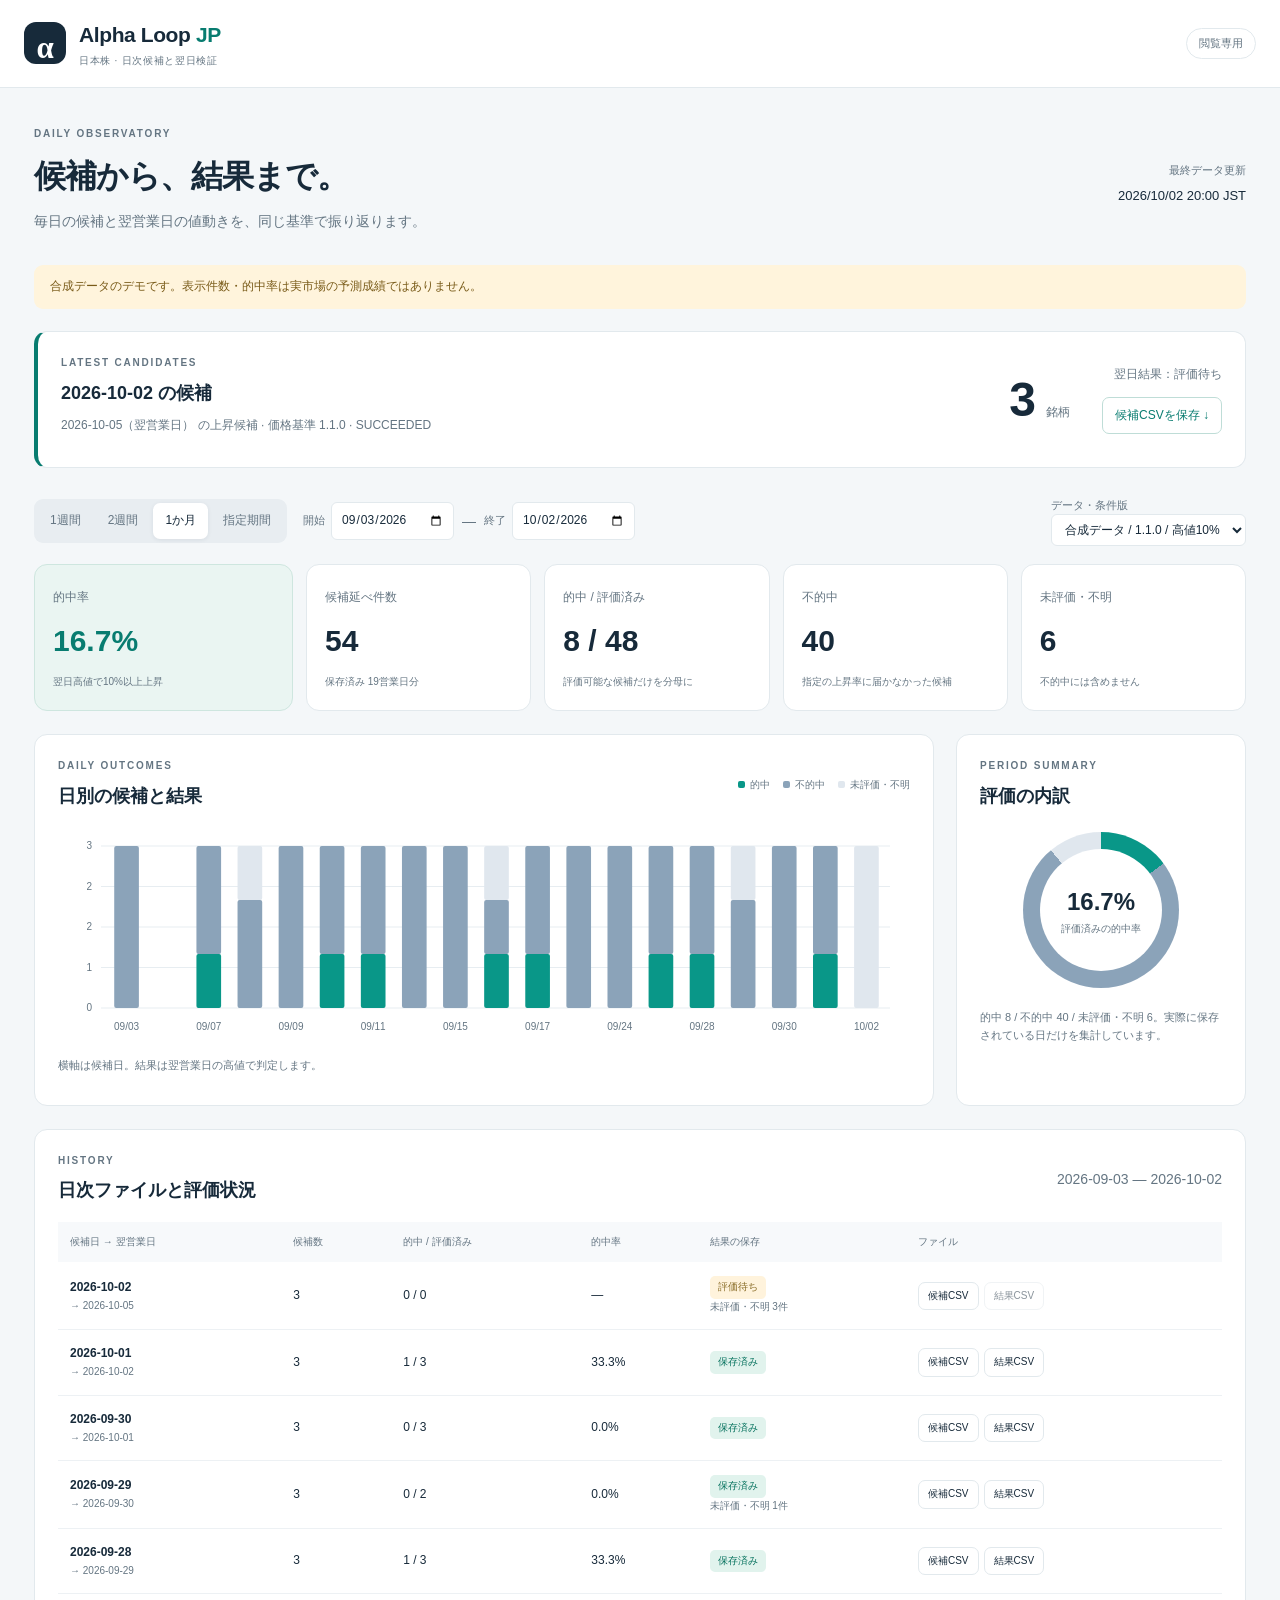
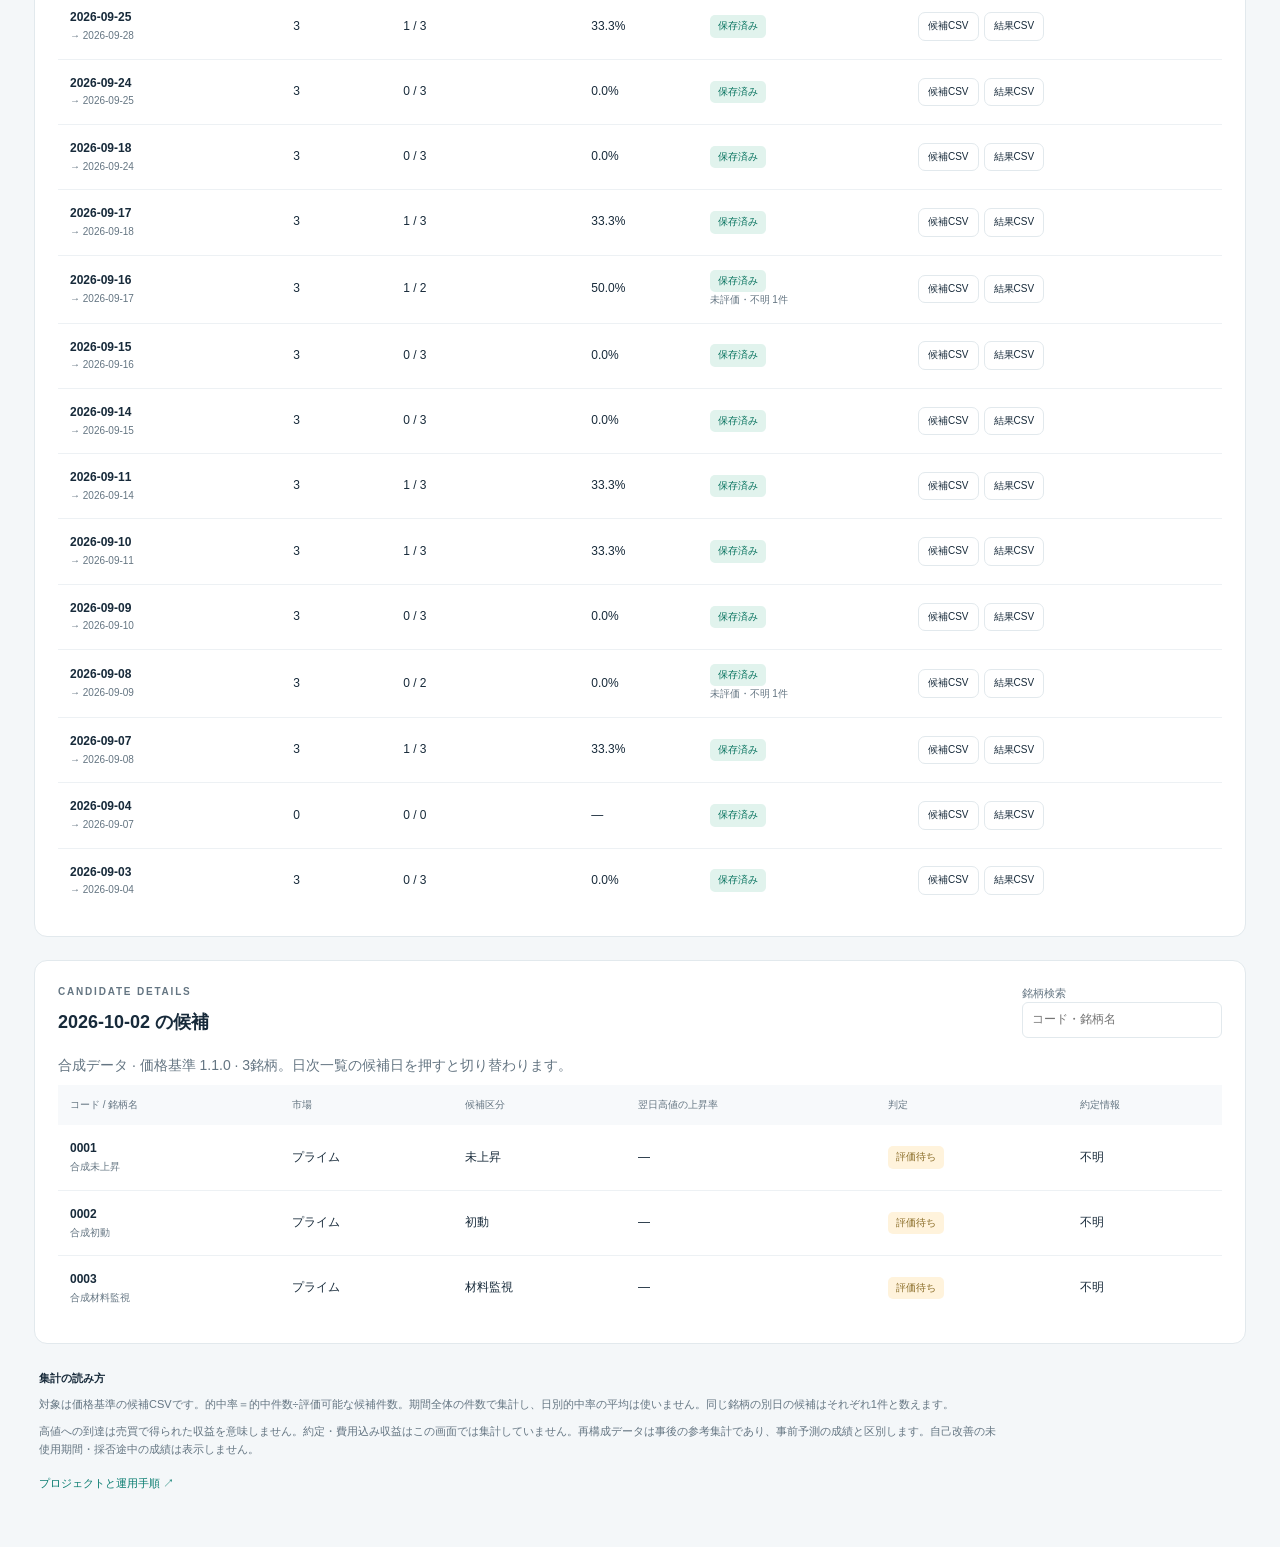
==== index.html @ a0ed2b01 "Update read-only dashboard" ====
<!doctype html>
<html lang="ja">
<head>
  <meta charset="utf-8">
  <meta name="viewport" content="width=device-width,initial-scale=1">
  <meta name="color-scheme" content="light">
  <meta http-equiv="Content-Security-Policy" content="default-src 'self'; script-src 'self'; style-src 'self' 'unsafe-inline'; connect-src 'self'; object-src 'none'; base-uri 'self'">
  <title>Alpha Loop JP — 日次ダッシュボード</title>
  <link rel="stylesheet" href="./style.css">
  <script src="./app.js" defer></script>
</head>
<body>
  <header class="topbar"><div class="brand"><span class="mark" aria-hidden="true">α</span><div>Alpha Loop <b>JP</b><small>日本株 · 日次候補と翌日検証</small></div></div><span class="readonly">閲覧専用</span></header>
  <main>
    <section class="heading"><div><p class="eyebrow">DAILY OBSERVATORY</p><h1>候補から、結果まで。</h1><p class="sub">毎日の候補と翌営業日の値動きを、同じ基準で振り返ります。</p></div><div class="update"><span>最終データ更新</span><strong id="updated">—</strong></div></section>
    <div id="notice" class="notice" role="status">保存データを読み込んでいます…</div>
    <section class="latest panel" aria-labelledby="latest-heading"><div><p class="eyebrow">LATEST CANDIDATES</p><h2 id="latest-heading">最新の候補</h2><p id="latest-description">—</p></div><div class="latest-number"><strong id="latest-count">—</strong><span>銘柄</span></div><div class="latest-result"><span id="latest-status">—</span><button id="latest-csv" disabled>候補CSVを保存 ↓</button></div></section>
    <section class="controls" aria-label="表示条件"><div class="periods" role="group" aria-label="集計期間"><button data-period="7">1週間</button><button data-period="14">2週間</button><button data-period="30" class="active" aria-pressed="true">1か月</button><button data-period="custom">指定期間</button></div><div class="date-controls"><label>開始<input id="start" type="date"></label><span>—</span><label>終了<input id="end" type="date"></label></div><label class="cohort-label">データ・条件版<select id="cohort"></select></label></section>
    <section class="metrics" aria-label="期間集計">
      <article class="metric accent"><span>的中率</span><strong id="rate">—</strong><small id="metric-definition">翌日高値で10%以上上昇</small></article>
      <article class="metric"><span>候補延べ件数</span><strong id="candidate-total">—</strong><small id="available-days">—</small></article>
      <article class="metric"><span>的中 / 評価済み</span><strong id="hit-total">—</strong><small>評価可能な候補だけを分母に</small></article>
      <article class="metric"><span>不的中</span><strong id="miss-total">—</strong><small>指定の上昇率に届かなかった候補</small></article>
      <article class="metric"><span>未評価・不明</span><strong id="unknown-total">—</strong><small>不的中には含めません</small></article>
    </section>
    <section class="charts"><article class="panel chart-panel"><div class="section-title"><div><p class="eyebrow">DAILY OUTCOMES</p><h2>日別の候補と結果</h2></div><div class="legend"><span class="hit">的中</span><span class="miss">不的中</span><span class="unknown">未評価・不明</span></div></div><div id="chart" class="chart"></div><p class="chart-foot">横軸は候補日。結果は翌営業日の高値で判定します。</p></article><article class="panel breakdown"><p class="eyebrow">PERIOD SUMMARY</p><h2>評価の内訳</h2><div id="donut" class="donut"><span id="donut-label">—</span></div><p id="period-note" class="chart-foot">—</p></article></section>
    <section class="panel"><div class="section-title"><div><p class="eyebrow">HISTORY</p><h2>日次ファイルと評価状況</h2></div><span id="range-label" class="muted"></span></div><div class="table-scroll"><table><caption class="sr-only">期間内の日別候補と結果</caption><thead><tr><th>候補日 → 翌営業日</th><th>候補数</th><th>的中 / 評価済み</th><th>的中率</th><th>結果の保存</th><th>ファイル</th></tr></thead><tbody id="history"></tbody></table></div><p id="empty" class="empty" hidden>この期間には保存データがありません。</p></section>
    <section class="panel details"><div class="section-title"><div><p class="eyebrow">CANDIDATE DETAILS</p><h2 id="details-heading">銘柄別の結果</h2></div><label class="search-label">銘柄検索<input id="search" type="search" placeholder="コード・銘柄名" autocomplete="off"></label></div><p id="detail-note" class="muted"></p><div class="table-scroll"><table><caption class="sr-only">選択日の候補銘柄と翌日結果</caption><thead><tr><th>コード / 銘柄名</th><th>市場</th><th>候補区分</th><th>翌日高値の上昇率</th><th>判定</th><th>約定情報</th></tr></thead><tbody id="candidates"></tbody></table></div></section>
    <footer><strong>集計の読み方</strong><p>対象は価格基準の候補CSVです。的中率＝的中件数÷評価可能な候補件数。期間全体の件数で集計し、日別的中率の平均は使いません。同じ銘柄の別日の候補はそれぞれ1件と数えます。</p><p>高値への到達は売買で得られた収益を意味しません。約定・費用込み収益はこの画面では集計していません。再構成データは事後の参考集計であり、事前予測の成績と区別します。自己改善の未使用期間・採否途中の成績は表示しません。</p><a href="https://github.com/appdevelopmentworks/alpha-loop-jp" rel="noopener noreferrer">プロジェクトと運用手順 ↗</a></footer>
  </main>
</body>
</html>
---- style.css ----
:root{--ink:#172a3a;--muted:#647582;--line:#e2e9ed;--teal:#087c70;--hit:#099788;--miss:#8ba3b9;--unknown:#e0e7ee;--bg:#f4f7f9}*{box-sizing:border-box}body{margin:0;background:var(--bg);color:var(--ink);font-family:Inter,"Noto Sans JP","Yu Gothic UI",Meiryo,sans-serif;font-size:14px;line-height:1.65}.topbar{height:88px;padding:0 max(24px,calc((100vw - 1260px)/2));display:flex;align-items:center;justify-content:space-between;background:#fff;border-bottom:1px solid var(--line)}.brand{display:flex;align-items:center;gap:13px;font-size:21px;font-weight:600;letter-spacing:-.4px}.brand b{color:var(--teal)}.brand small{display:block;font-size:10px;font-weight:500;letter-spacing:.7px;color:var(--muted)}.mark{display:grid;place-items:center;width:42px;height:42px;background:var(--ink);color:#fff;border-radius:12px;font-family:Georgia,serif;font-size:31px}.readonly{font-size:11px;color:var(--muted);border:1px solid var(--line);padding:5px 12px;border-radius:20px}main{max-width:1260px;margin:auto;padding:38px 24px 30px}.heading{display:flex;justify-content:space-between;align-items:center;margin-bottom:24px}.eyebrow{font-size:10px;font-weight:700;letter-spacing:1.8px;color:var(--muted);margin:0 0 7px}h1{font-size:32px;letter-spacing:-1px;margin:0 0 8px}h2{font-size:18px;margin:0}p{margin:8px 0}.sub,.muted{color:var(--muted)}.update{text-align:right;font-size:11px;color:var(--muted)}.update strong{display:block;font-size:13px;font-weight:500;color:var(--ink);margin-top:5px}.notice{padding:12px 16px;border-radius:9px;margin-bottom:22px;background:#e8f3f1;color:#22635c;font-size:12px}.notice.demo{background:#fff4dc;color:#795b19}.notice.error{background:#fdeceb;color:#982d2b}.panel,.metric{background:#fff;border:1px solid var(--line);border-radius:13px;padding:23px}.latest{display:flex;gap:32px;align-items:center;margin-bottom:28px;border-left:4px solid var(--teal)}.latest p:last-child{color:var(--muted);font-size:12px}.latest-number{margin-left:auto;display:flex;align-items:baseline;gap:10px}.latest-number strong{font-size:48px;font-weight:600;line-height:1.2;font-variant-numeric:tabular-nums}.latest-number span{font-size:12px;color:var(--muted)}.latest-result{display:flex;align-items:flex-end;flex-direction:column;gap:12px;color:var(--muted);font-size:12px}button,select,input{font:inherit}button{cursor:pointer;border:1px solid var(--line);border-radius:7px;background:#fff;color:var(--ink);padding:8px 12px;font-size:12px}button:hover{border-color:var(--teal);color:var(--teal)}button:disabled{cursor:default;opacity:.5}button:focus-visible,select:focus-visible,input:focus-visible,a:focus-visible{outline:3px solid #84cabf;outline-offset:3px}.latest button{border-color:#bfddd7;color:var(--teal)}.controls{display:flex;gap:16px;align-items:center;flex-wrap:wrap;margin-bottom:18px}.periods{display:flex;background:#e8edf1;padding:4px;border-radius:9px;gap:3px}.periods button{border:0;background:transparent;color:var(--muted)}.periods .active{background:#fff;color:var(--ink);box-shadow:0 1px 4px #172a3a14}.date-controls{display:flex;gap:8px;align-items:center;color:var(--muted)}label{font-size:11px;color:var(--muted)}input,select{border:1px solid var(--line);border-radius:6px;padding:7px 9px;color:var(--ink);background:#fff;font-size:12px;max-width:100%}.date-controls input{margin-left:6px}.cohort-label{margin-left:auto}.cohort-label select{display:block;min-width:195px}.metrics{display:grid;grid-template-columns:1.15fr repeat(4,1fr);gap:13px;margin-bottom:23px}.metric{padding:20px 18px;min-width:0}.metric>span{font-size:12px;color:var(--muted)}.metric strong{display:block;font-size:30px;font-weight:600;font-variant-numeric:tabular-nums;margin:8px 0}.metric small{display:block;font-size:10px;color:var(--muted)}.metric.accent{background:#eaf5f2;border-color:#cee6df}.metric.accent strong{color:var(--teal)}.charts{display:grid;grid-template-columns:1fr 290px;gap:22px;margin-bottom:23px}.section-title{display:flex;align-items:center;justify-content:space-between;gap:15px;margin-bottom:16px}.legend{display:flex;gap:13px;font-size:10px;color:var(--muted)}.legend span:before{content:"";display:inline-block;width:7px;height:7px;border-radius:2px;margin-right:5px;background:var(--unknown)}.legend .hit:before{background:var(--hit)}.legend .miss:before{background:var(--miss)}.chart{min-height:215px;overflow:auto}.chart svg{display:block;width:100%;min-width:400px;height:215px}.chart text{font-family:inherit;fill:var(--muted);font-size:10px}.chart-foot{font-size:11px;color:var(--muted);margin-top:13px}.breakdown h2{margin-bottom:20px}.donut{width:156px;height:156px;border-radius:50%;margin:20px auto;display:grid;place-items:center;background:var(--unknown);position:relative}.donut:before{content:"";position:absolute;inset:17px;border-radius:50%;background:#fff}.donut span{z-index:1;text-align:center;font-size:24px;font-weight:600}.donut span small{display:block;font-size:10px;font-weight:400;color:var(--muted)}.table-scroll{overflow-x:auto}table{width:100%;border-collapse:collapse;text-align:left;white-space:nowrap;font-size:12px}thead{font-size:10px;color:var(--muted);background:#f7f9fb}th{font-weight:500;padding:12px}td{padding:14px 12px;border-bottom:1px solid #edf1f4;font-variant-numeric:tabular-nums}tbody tr:last-child td{border-bottom:0}td small{display:block;color:var(--muted);font-size:10px}.session-button{padding:0;border:0;font-weight:600;background:none;color:var(--ink)}.table-action{font-size:10px;padding:5px 9px;margin-right:5px}.badge{display:inline-block;font-size:10px;border-radius:5px;padding:3px 8px;background:#edf1f5;color:#556b7d}.badge.hit{background:#e1f3ed;color:#08735f}.badge.pending{background:#fff3dc;color:#886b25}.details{margin-top:23px}.search-label input{display:block;min-width:200px}.positive{color:var(--teal)}.negative{color:#b34b54}.empty{text-align:center;color:var(--muted);padding:30px}.sr-only{position:absolute;width:1px;height:1px;padding:0;overflow:hidden;clip:rect(0,0,0,0);white-space:nowrap;border:0}footer{color:var(--muted);font-size:11px;padding:25px 5px;max-width:970px}footer strong{color:var(--ink)}footer a{display:inline-block;margin-top:8px;color:var(--teal);text-decoration:none}@media(max-width:1000px){.metrics{grid-template-columns:repeat(3,1fr)}.charts{grid-template-columns:1fr 230px}.cohort-label{margin-left:0}}@media(max-width:680px){.topbar{height:72px;padding:0 18px}main{padding:24px 16px}.heading{display:block}h1{font-size:27px}.update{text-align:left;margin-top:16px}.latest{flex-wrap:wrap;gap:12px;padding:20px}.latest-number strong{font-size:38px}.latest-result{width:100%;flex-direction:row;justify-content:space-between;align-items:center}.controls{gap:12px}.date-controls{width:100%;flex-wrap:wrap}.date-controls input{width:130px}.cohort-label{width:100%}.cohort-label select{width:100%}.metrics{grid-template-columns:repeat(2,1fr);gap:10px}.metric:first-child{grid-column:span 2}.metric strong{font-size:27px}.charts{grid-template-columns:1fr}.breakdown{display:none}.panel{padding:18px}.section-title{flex-wrap:wrap}.legend{gap:9px}.brand{font-size:19px}}
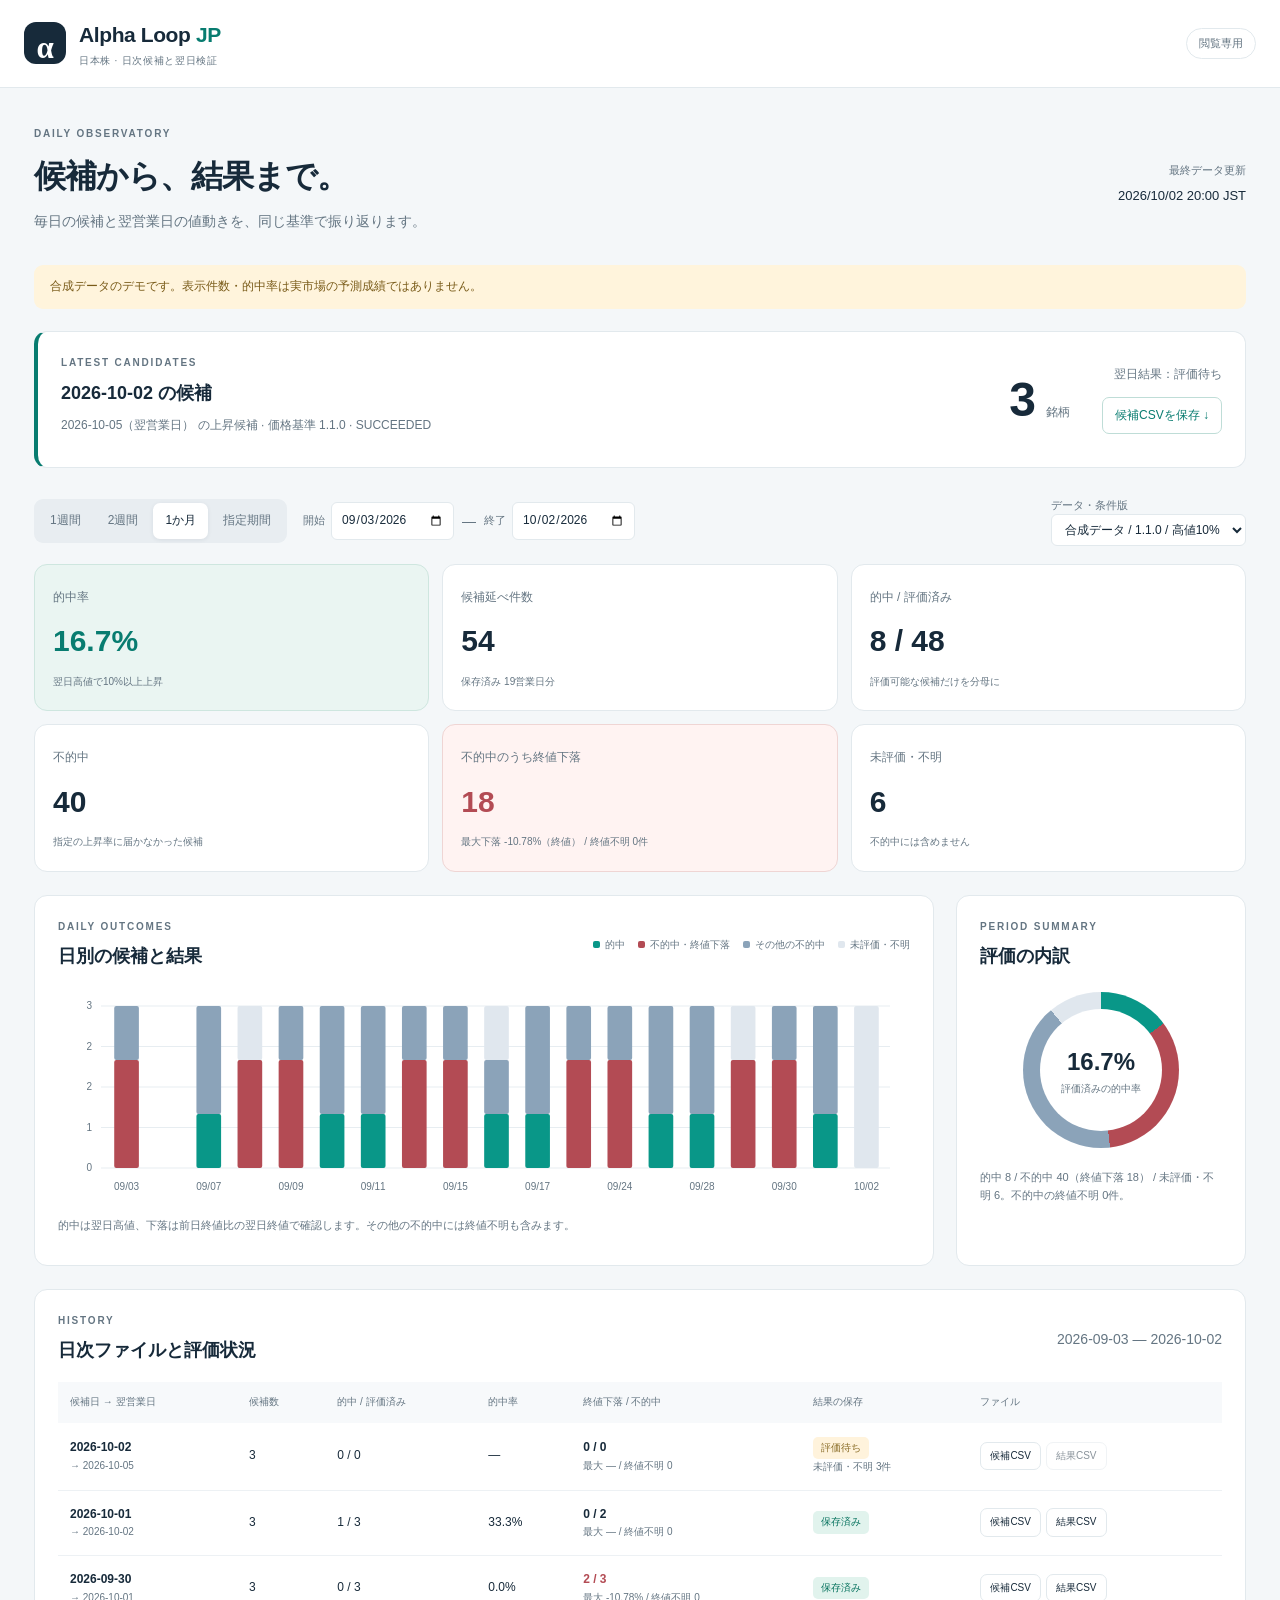
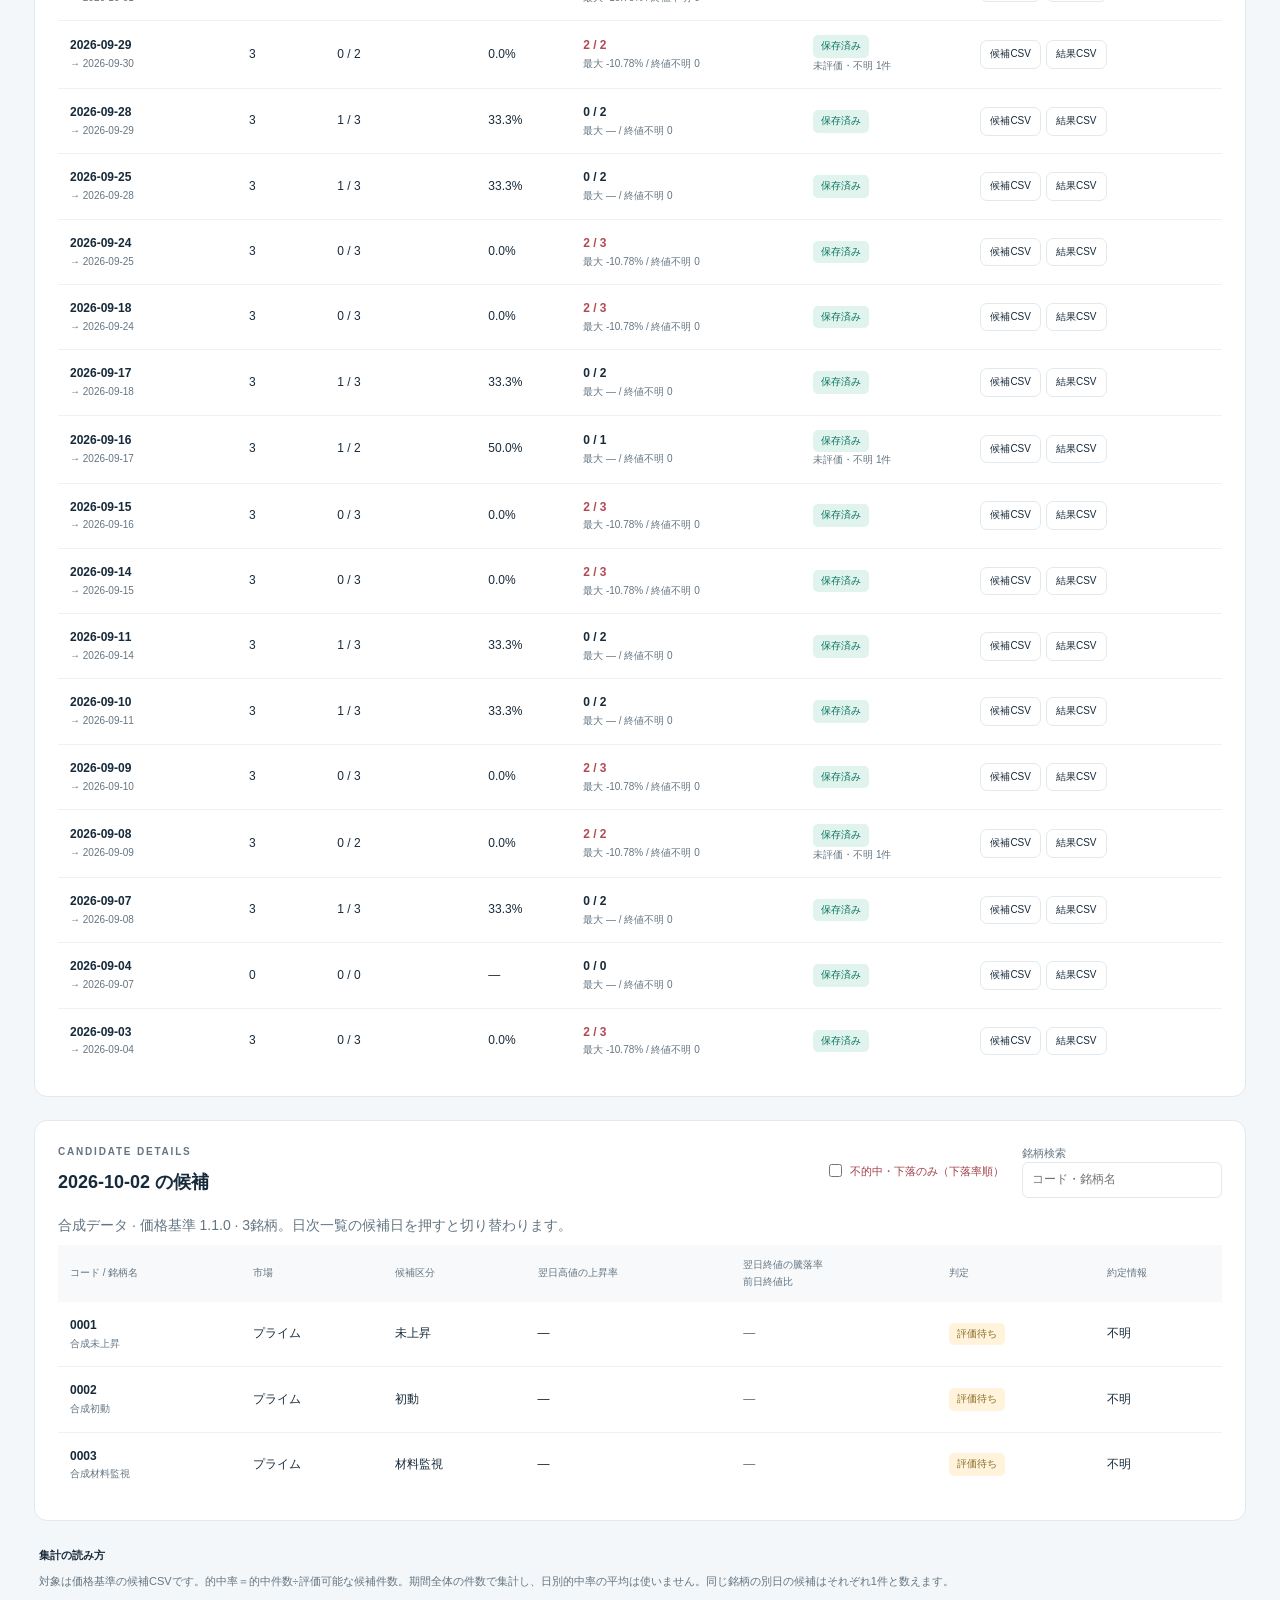
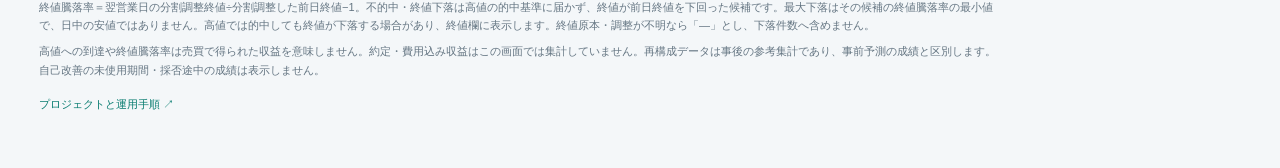
==== commit 87d9c521: "Update read-only dashboard" ====
--- a/index.html
+++ b/index.html
@@ -6,8 +6,8 @@
   <meta name="color-scheme" content="light">
   <meta http-equiv="Content-Security-Policy" content="default-src 'self'; script-src 'self'; style-src 'self' 'unsafe-inline'; connect-src 'self'; object-src 'none'; base-uri 'self'">
   <title>Alpha Loop JP — 日次ダッシュボード</title>
-  <link rel="stylesheet" href="./style.css">
-  <script src="./app.js" defer></script>
+  <link rel="stylesheet" href="./style.css?v=2">
+  <script src="./app.js?v=2" defer></script>
 </head>
 <body>
   <header class="topbar"><div class="brand"><span class="mark" aria-hidden="true">α</span><div>Alpha Loop <b>JP</b><small>日本株 · 日次候補と翌日検証</small></div></div><span class="readonly">閲覧専用</span></header>
@@ -21,12 +21,13 @@
       <article class="metric"><span>候補延べ件数</span><strong id="candidate-total">—</strong><small id="available-days">—</small></article>
       <article class="metric"><span>的中 / 評価済み</span><strong id="hit-total">—</strong><small>評価可能な候補だけを分母に</small></article>
       <article class="metric"><span>不的中</span><strong id="miss-total">—</strong><small>指定の上昇率に届かなかった候補</small></article>
+      <article class="metric decline"><span>不的中のうち終値下落</span><strong id="negative-total">—</strong><small id="negative-note">最大下落 — / 終値不明 —</small></article>
       <article class="metric"><span>未評価・不明</span><strong id="unknown-total">—</strong><small>不的中には含めません</small></article>
     </section>
-    <section class="charts"><article class="panel chart-panel"><div class="section-title"><div><p class="eyebrow">DAILY OUTCOMES</p><h2>日別の候補と結果</h2></div><div class="legend"><span class="hit">的中</span><span class="miss">不的中</span><span class="unknown">未評価・不明</span></div></div><div id="chart" class="chart"></div><p class="chart-foot">横軸は候補日。結果は翌営業日の高値で判定します。</p></article><article class="panel breakdown"><p class="eyebrow">PERIOD SUMMARY</p><h2>評価の内訳</h2><div id="donut" class="donut"><span id="donut-label">—</span></div><p id="period-note" class="chart-foot">—</p></article></section>
-    <section class="panel"><div class="section-title"><div><p class="eyebrow">HISTORY</p><h2>日次ファイルと評価状況</h2></div><span id="range-label" class="muted"></span></div><div class="table-scroll"><table><caption class="sr-only">期間内の日別候補と結果</caption><thead><tr><th>候補日 → 翌営業日</th><th>候補数</th><th>的中 / 評価済み</th><th>的中率</th><th>結果の保存</th><th>ファイル</th></tr></thead><tbody id="history"></tbody></table></div><p id="empty" class="empty" hidden>この期間には保存データがありません。</p></section>
-    <section class="panel details"><div class="section-title"><div><p class="eyebrow">CANDIDATE DETAILS</p><h2 id="details-heading">銘柄別の結果</h2></div><label class="search-label">銘柄検索<input id="search" type="search" placeholder="コード・銘柄名" autocomplete="off"></label></div><p id="detail-note" class="muted"></p><div class="table-scroll"><table><caption class="sr-only">選択日の候補銘柄と翌日結果</caption><thead><tr><th>コード / 銘柄名</th><th>市場</th><th>候補区分</th><th>翌日高値の上昇率</th><th>判定</th><th>約定情報</th></tr></thead><tbody id="candidates"></tbody></table></div></section>
-    <footer><strong>集計の読み方</strong><p>対象は価格基準の候補CSVです。的中率＝的中件数÷評価可能な候補件数。期間全体の件数で集計し、日別的中率の平均は使いません。同じ銘柄の別日の候補はそれぞれ1件と数えます。</p><p>高値への到達は売買で得られた収益を意味しません。約定・費用込み収益はこの画面では集計していません。再構成データは事後の参考集計であり、事前予測の成績と区別します。自己改善の未使用期間・採否途中の成績は表示しません。</p><a href="https://github.com/appdevelopmentworks/alpha-loop-jp" rel="noopener noreferrer">プロジェクトと運用手順 ↗</a></footer>
+    <section class="charts"><article class="panel chart-panel"><div class="section-title"><div><p class="eyebrow">DAILY OUTCOMES</p><h2>日別の候補と結果</h2></div><div class="legend"><span class="hit">的中</span><span class="decline">不的中・終値下落</span><span class="miss">その他の不的中</span><span class="unknown">未評価・不明</span></div></div><div id="chart" class="chart"></div><p class="chart-foot">的中は翌日高値、下落は前日終値比の翌日終値で確認します。その他の不的中には終値不明も含みます。</p></article><article class="panel breakdown"><p class="eyebrow">PERIOD SUMMARY</p><h2>評価の内訳</h2><div id="donut" class="donut"><span id="donut-label">—</span></div><p id="period-note" class="chart-foot">—</p></article></section>
+    <section class="panel"><div class="section-title"><div><p class="eyebrow">HISTORY</p><h2>日次ファイルと評価状況</h2></div><span id="range-label" class="muted"></span></div><div class="table-scroll"><table><caption class="sr-only">期間内の日別候補と結果</caption><thead><tr><th>候補日 → 翌営業日</th><th>候補数</th><th>的中 / 評価済み</th><th>的中率</th><th>終値下落 / 不的中</th><th>結果の保存</th><th>ファイル</th></tr></thead><tbody id="history"></tbody></table></div><p id="empty" class="empty" hidden>この期間には保存データがありません。</p></section>
+    <section class="panel details"><div class="section-title"><div><p class="eyebrow">CANDIDATE DETAILS</p><h2 id="details-heading">銘柄別の結果</h2></div><div class="detail-controls"><label class="negative-filter"><input id="negative-only" type="checkbox"> 不的中・下落のみ（下落率順）</label><label class="search-label">銘柄検索<input id="search" type="search" placeholder="コード・銘柄名" autocomplete="off"></label></div></div><p id="detail-note" class="muted"></p><div class="table-scroll"><table><caption class="sr-only">選択日の候補銘柄と翌日結果</caption><thead><tr><th>コード / 銘柄名</th><th>市場</th><th>候補区分</th><th>翌日高値の上昇率</th><th>翌日終値の騰落率<br>前日終値比</th><th>判定</th><th>約定情報</th></tr></thead><tbody id="candidates"></tbody></table></div></section>
+    <footer><strong>集計の読み方</strong><p>対象は価格基準の候補CSVです。的中率＝的中件数÷評価可能な候補件数。期間全体の件数で集計し、日別的中率の平均は使いません。同じ銘柄の別日の候補はそれぞれ1件と数えます。</p><p>終値騰落率＝翌営業日の分割調整終値÷分割調整した前日終値−1。不的中・終値下落は高値の的中基準に届かず、終値が前日終値を下回った候補です。最大下落はその候補の終値騰落率の最小値で、日中の安値ではありません。高値では的中しても終値が下落する場合があり、終値欄に表示します。終値原本・調整が不明なら「—」とし、下落件数へ含めません。</p><p>高値への到達や終値騰落率は売買で得られた収益を意味しません。約定・費用込み収益はこの画面では集計していません。再構成データは事後の参考集計であり、事前予測の成績と区別します。自己改善の未使用期間・採否途中の成績は表示しません。</p><a href="https://github.com/appdevelopmentworks/alpha-loop-jp" rel="noopener noreferrer">プロジェクトと運用手順 ↗</a></footer>
   </main>
 </body>
 </html>
--- a/style.css
+++ b/style.css
@@ -1 +1,2 @@
 :root{--ink:#172a3a;--muted:#647582;--line:#e2e9ed;--teal:#087c70;--hit:#099788;--miss:#8ba3b9;--unknown:#e0e7ee;--bg:#f4f7f9}*{box-sizing:border-box}body{margin:0;background:var(--bg);color:var(--ink);font-family:Inter,"Noto Sans JP","Yu Gothic UI",Meiryo,sans-serif;font-size:14px;line-height:1.65}.topbar{height:88px;padding:0 max(24px,calc((100vw - 1260px)/2));display:flex;align-items:center;justify-content:space-between;background:#fff;border-bottom:1px solid var(--line)}.brand{display:flex;align-items:center;gap:13px;font-size:21px;font-weight:600;letter-spacing:-.4px}.brand b{color:var(--teal)}.brand small{display:block;font-size:10px;font-weight:500;letter-spacing:.7px;color:var(--muted)}.mark{display:grid;place-items:center;width:42px;height:42px;background:var(--ink);color:#fff;border-radius:12px;font-family:Georgia,serif;font-size:31px}.readonly{font-size:11px;color:var(--muted);border:1px solid var(--line);padding:5px 12px;border-radius:20px}main{max-width:1260px;margin:auto;padding:38px 24px 30px}.heading{display:flex;justify-content:space-between;align-items:center;margin-bottom:24px}.eyebrow{font-size:10px;font-weight:700;letter-spacing:1.8px;color:var(--muted);margin:0 0 7px}h1{font-size:32px;letter-spacing:-1px;margin:0 0 8px}h2{font-size:18px;margin:0}p{margin:8px 0}.sub,.muted{color:var(--muted)}.update{text-align:right;font-size:11px;color:var(--muted)}.update strong{display:block;font-size:13px;font-weight:500;color:var(--ink);margin-top:5px}.notice{padding:12px 16px;border-radius:9px;margin-bottom:22px;background:#e8f3f1;color:#22635c;font-size:12px}.notice.demo{background:#fff4dc;color:#795b19}.notice.error{background:#fdeceb;color:#982d2b}.panel,.metric{background:#fff;border:1px solid var(--line);border-radius:13px;padding:23px}.latest{display:flex;gap:32px;align-items:center;margin-bottom:28px;border-left:4px solid var(--teal)}.latest p:last-child{color:var(--muted);font-size:12px}.latest-number{margin-left:auto;display:flex;align-items:baseline;gap:10px}.latest-number strong{font-size:48px;font-weight:600;line-height:1.2;font-variant-numeric:tabular-nums}.latest-number span{font-size:12px;color:var(--muted)}.latest-result{display:flex;align-items:flex-end;flex-direction:column;gap:12px;color:var(--muted);font-size:12px}button,select,input{font:inherit}button{cursor:pointer;border:1px solid var(--line);border-radius:7px;background:#fff;color:var(--ink);padding:8px 12px;font-size:12px}button:hover{border-color:var(--teal);color:var(--teal)}button:disabled{cursor:default;opacity:.5}button:focus-visible,select:focus-visible,input:focus-visible,a:focus-visible{outline:3px solid #84cabf;outline-offset:3px}.latest button{border-color:#bfddd7;color:var(--teal)}.controls{display:flex;gap:16px;align-items:center;flex-wrap:wrap;margin-bottom:18px}.periods{display:flex;background:#e8edf1;padding:4px;border-radius:9px;gap:3px}.periods button{border:0;background:transparent;color:var(--muted)}.periods .active{background:#fff;color:var(--ink);box-shadow:0 1px 4px #172a3a14}.date-controls{display:flex;gap:8px;align-items:center;color:var(--muted)}label{font-size:11px;color:var(--muted)}input,select{border:1px solid var(--line);border-radius:6px;padding:7px 9px;color:var(--ink);background:#fff;font-size:12px;max-width:100%}.date-controls input{margin-left:6px}.cohort-label{margin-left:auto}.cohort-label select{display:block;min-width:195px}.metrics{display:grid;grid-template-columns:1.15fr repeat(4,1fr);gap:13px;margin-bottom:23px}.metric{padding:20px 18px;min-width:0}.metric>span{font-size:12px;color:var(--muted)}.metric strong{display:block;font-size:30px;font-weight:600;font-variant-numeric:tabular-nums;margin:8px 0}.metric small{display:block;font-size:10px;color:var(--muted)}.metric.accent{background:#eaf5f2;border-color:#cee6df}.metric.accent strong{color:var(--teal)}.charts{display:grid;grid-template-columns:1fr 290px;gap:22px;margin-bottom:23px}.section-title{display:flex;align-items:center;justify-content:space-between;gap:15px;margin-bottom:16px}.legend{display:flex;gap:13px;font-size:10px;color:var(--muted)}.legend span:before{content:"";display:inline-block;width:7px;height:7px;border-radius:2px;margin-right:5px;background:var(--unknown)}.legend .hit:before{background:var(--hit)}.legend .miss:before{background:var(--miss)}.chart{min-height:215px;overflow:auto}.chart svg{display:block;width:100%;min-width:400px;height:215px}.chart text{font-family:inherit;fill:var(--muted);font-size:10px}.chart-foot{font-size:11px;color:var(--muted);margin-top:13px}.breakdown h2{margin-bottom:20px}.donut{width:156px;height:156px;border-radius:50%;margin:20px auto;display:grid;place-items:center;background:var(--unknown);position:relative}.donut:before{content:"";position:absolute;inset:17px;border-radius:50%;background:#fff}.donut span{z-index:1;text-align:center;font-size:24px;font-weight:600}.donut span small{display:block;font-size:10px;font-weight:400;color:var(--muted)}.table-scroll{overflow-x:auto}table{width:100%;border-collapse:collapse;text-align:left;white-space:nowrap;font-size:12px}thead{font-size:10px;color:var(--muted);background:#f7f9fb}th{font-weight:500;padding:12px}td{padding:14px 12px;border-bottom:1px solid #edf1f4;font-variant-numeric:tabular-nums}tbody tr:last-child td{border-bottom:0}td small{display:block;color:var(--muted);font-size:10px}.session-button{padding:0;border:0;font-weight:600;background:none;color:var(--ink)}.table-action{font-size:10px;padding:5px 9px;margin-right:5px}.badge{display:inline-block;font-size:10px;border-radius:5px;padding:3px 8px;background:#edf1f5;color:#556b7d}.badge.hit{background:#e1f3ed;color:#08735f}.badge.pending{background:#fff3dc;color:#886b25}.details{margin-top:23px}.search-label input{display:block;min-width:200px}.positive{color:var(--teal)}.negative{color:#b34b54}.empty{text-align:center;color:var(--muted);padding:30px}.sr-only{position:absolute;width:1px;height:1px;padding:0;overflow:hidden;clip:rect(0,0,0,0);white-space:nowrap;border:0}footer{color:var(--muted);font-size:11px;padding:25px 5px;max-width:970px}footer strong{color:var(--ink)}footer a{display:inline-block;margin-top:8px;color:var(--teal);text-decoration:none}@media(max-width:1000px){.metrics{grid-template-columns:repeat(3,1fr)}.charts{grid-template-columns:1fr 230px}.cohort-label{margin-left:0}}@media(max-width:680px){.topbar{height:72px;padding:0 18px}main{padding:24px 16px}.heading{display:block}h1{font-size:27px}.update{text-align:left;margin-top:16px}.latest{flex-wrap:wrap;gap:12px;padding:20px}.latest-number strong{font-size:38px}.latest-result{width:100%;flex-direction:row;justify-content:space-between;align-items:center}.controls{gap:12px}.date-controls{width:100%;flex-wrap:wrap}.date-controls input{width:130px}.cohort-label{width:100%}.cohort-label select{width:100%}.metrics{grid-template-columns:repeat(2,1fr);gap:10px}.metric:first-child{grid-column:span 2}.metric strong{font-size:27px}.charts{grid-template-columns:1fr}.breakdown{display:none}.panel{padding:18px}.section-title{flex-wrap:wrap}.legend{gap:9px}.brand{font-size:19px}}
+.metrics{grid-template-columns:repeat(3,minmax(0,1fr))}.metric.decline{background:#fff3f2;border-color:#efd5d4}.metric.decline strong{color:#b34b54}.legend{flex-wrap:wrap}.legend .decline:before{background:#b34b54}.decline-row{background:#fff8f7}.badge.decline{background:#fbe2df;color:#a13d46}.close-return{font-weight:700;font-size:14px}.detail-controls{display:flex;align-items:center;gap:18px;flex-wrap:wrap}.negative-filter{display:flex;align-items:center;gap:5px;color:#a13d46}.negative-filter input{accent-color:#b34b54}@media(max-width:680px){.metrics{grid-template-columns:repeat(2,minmax(0,1fr))}.detail-controls{gap:10px}.metric:first-child{grid-column:span 2}}
